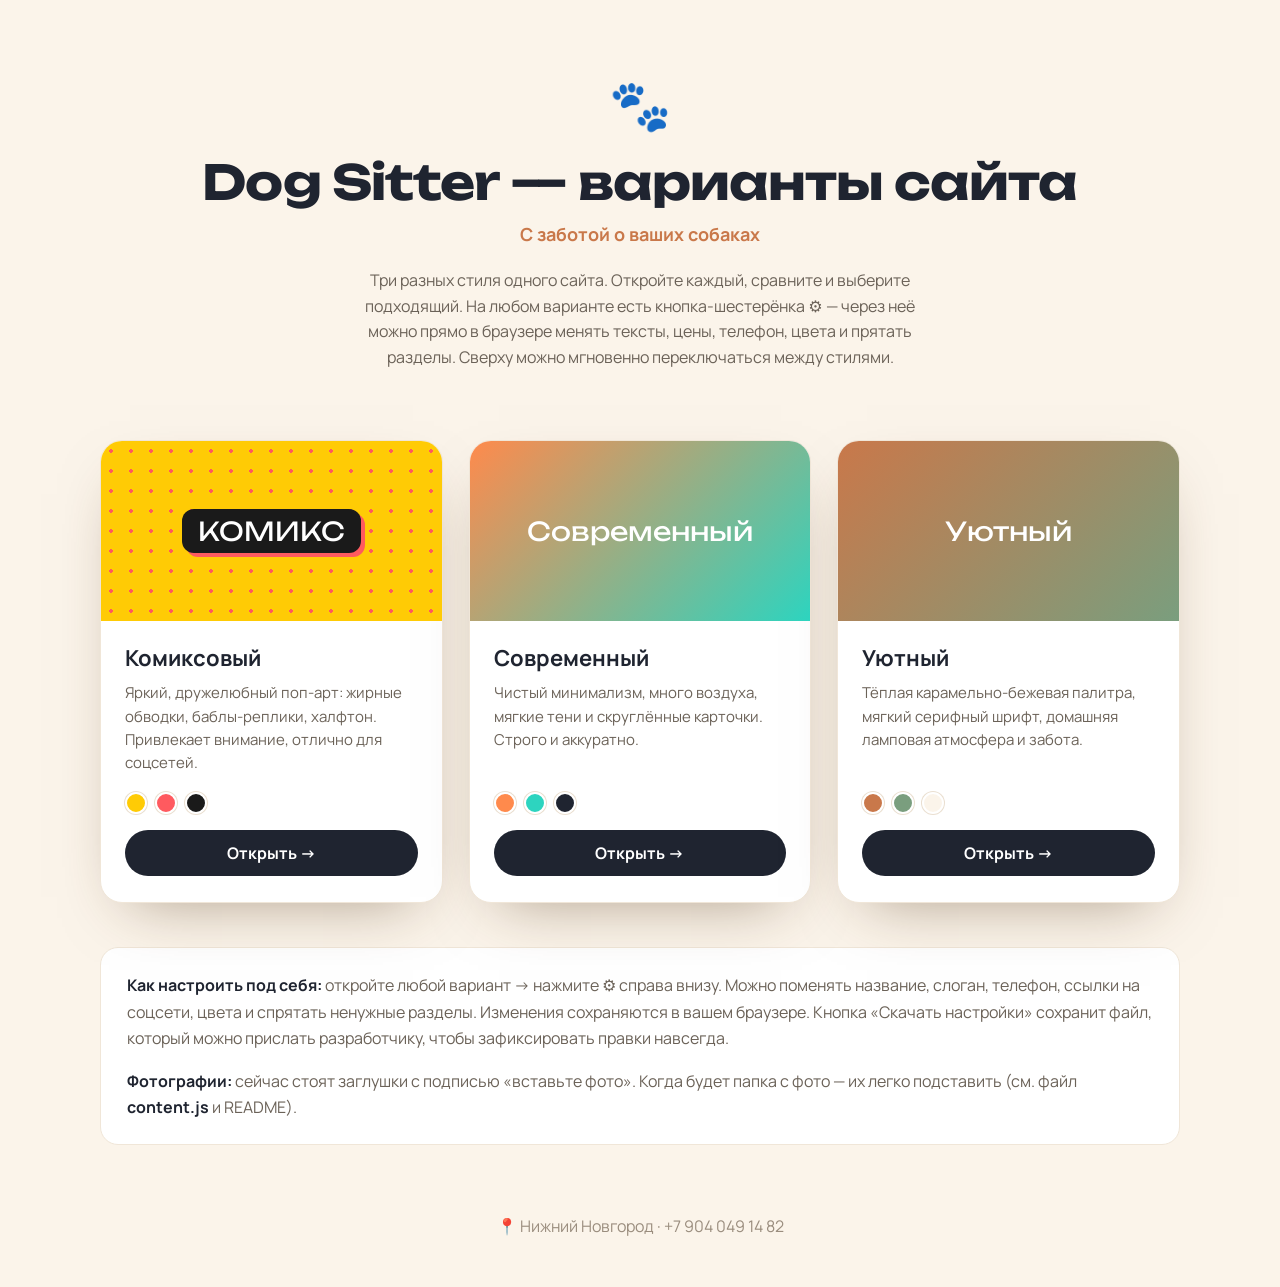
==== index.html @ 7a21bc5e "Сайт Dog Sitter: 3 варианта дизайна + панель настроек Лендинг для компании по выгулу собак с тремя с" ====
<!DOCTYPE html>
<html lang="ru">
<head>
<meta charset="UTF-8">
<meta name="viewport" content="width=device-width, initial-scale=1.0">
<title>Dog Sitter — варианты дизайна сайта</title>
<meta name="description" content="Выберите вариант дизайна сайта для компании по выгулу собак. С заботой о ваших собаках.">
<link rel="preconnect" href="https://fonts.googleapis.com">
<link rel="preconnect" href="https://fonts.gstatic.com" crossorigin>
<link href="https://fonts.googleapis.com/css2?family=Manrope:wght@400;600;700;800&family=Unbounded:wght@600;800&display=swap" rel="stylesheet">
<style>
  * { box-sizing: border-box; }
  body { margin: 0; font-family: "Manrope", system-ui, sans-serif; color: #1f2430; background: #fbf4ea; }
  .wrap { width: min(1080px, 92vw); margin: 0 auto; }
  header { text-align: center; padding: 70px 0 30px; }
  .paw { font-size: 50px; }
  h1 { font-family: "Unbounded", sans-serif; font-size: clamp(28px, 5vw, 48px); margin: 14px 0 10px; letter-spacing: -.02em; }
  .slogan { color: #c9784a; font-weight: 700; font-size: 18px; margin: 0; }
  .lead { max-width: 60ch; margin: 22px auto 0; color: #6b6258; line-height: 1.6; }
  .grid { display: grid; grid-template-columns: repeat(auto-fit, minmax(290px, 1fr)); gap: 26px; padding: 40px 0 30px; }
  .v-card { background: #fff; border-radius: 22px; overflow: hidden; box-shadow: 0 24px 60px -30px rgba(80,50,20,.5); text-decoration: none; color: inherit; display: flex; flex-direction: column; transition: transform .2s, box-shadow .2s; border: 1px solid #f0e6d8; }
  .v-card:hover { transform: translateY(-6px); box-shadow: 0 34px 70px -28px rgba(80,50,20,.55); }
  .v-preview { height: 180px; position: relative; display: grid; place-items: center; color: #fff; font-family: "Unbounded", sans-serif; font-size: 26px; text-align: center; padding: 16px; }
  .v-comic { background: #ffcb05; color: #1a1a1a; background-image: radial-gradient(#ff5a5f 2px, transparent 2px); background-size: 20px 20px; }
  .v-comic span { background: #1a1a1a; color:#fff; padding: 6px 16px; border-radius: 12px; box-shadow: 4px 4px 0 #ff5a5f; }
  .v-modern { background: linear-gradient(135deg, #ff8a4c, #2dd4bf); }
  .v-cozy { background: linear-gradient(135deg, #c9784a, #7a9e7e); }
  .v-body { padding: 22px 24px 26px; flex: 1; display: flex; flex-direction: column; }
  .v-body h2 { margin: 0 0 8px; font-size: 22px; }
  .v-body p { margin: 0 0 18px; color: #6b6258; line-height: 1.55; font-size: 15px; flex: 1; }
  .swatches { display: flex; gap: 8px; margin-bottom: 16px; }
  .swatches i { width: 22px; height: 22px; border-radius: 50%; border: 2px solid #fff; box-shadow: 0 0 0 1px #eadfd0; }
  .open { display: inline-block; background: #1f2430; color: #fff; font-weight: 700; padding: 12px 22px; border-radius: 999px; text-align: center; }
  .note { background: #fff; border: 1px solid #f0e6d8; border-radius: 18px; padding: 24px 26px; margin: 14px 0 70px; color: #6b6258; line-height: 1.65; }
  .note b { color: #1f2430; }
  footer { text-align: center; padding: 0 0 50px; color: #9a8d7e; }
</style>
</head>
<body>
  <div class="wrap">
    <header>
      <div class="paw">🐾</div>
      <h1>Dog Sitter — варианты сайта</h1>
      <p class="slogan">С заботой о ваших собаках</p>
      <p class="lead">Три разных стиля одного сайта. Откройте каждый, сравните и выберите подходящий.
      На любом варианте есть кнопка-шестерёнка ⚙ — через неё можно прямо в браузере менять тексты,
      цены, телефон, цвета и прятать разделы. Сверху можно мгновенно переключаться между стилями.</p>
    </header>

    <div class="grid">
      <a class="v-card" href="variants/comic/">
        <div class="v-preview v-comic"><span>КОМИКС</span></div>
        <div class="v-body">
          <h2>Комиксовый</h2>
          <p>Яркий, дружелюбный поп-арт: жирные обводки, баблы-реплики, халфтон. Привлекает внимание, отлично для соцсетей.</p>
          <div class="swatches"><i style="background:#ffcb05"></i><i style="background:#ff5a5f"></i><i style="background:#1a1a1a"></i></div>
          <span class="open">Открыть →</span>
        </div>
      </a>

      <a class="v-card" href="variants/modern/">
        <div class="v-preview v-modern">Современный</div>
        <div class="v-body">
          <h2>Современный</h2>
          <p>Чистый минимализм, много воздуха, мягкие тени и скруглённые карточки. Строго и аккуратно.</p>
          <div class="swatches"><i style="background:#ff8a4c"></i><i style="background:#2dd4bf"></i><i style="background:#1f2430"></i></div>
          <span class="open">Открыть →</span>
        </div>
      </a>

      <a class="v-card" href="variants/cozy/">
        <div class="v-preview v-cozy">Уютный</div>
        <div class="v-body">
          <h2>Уютный</h2>
          <p>Тёплая карамельно-бежевая палитра, мягкий серифный шрифт, домашняя ламповая атмосфера и забота.</p>
          <div class="swatches"><i style="background:#c9784a"></i><i style="background:#7a9e7e"></i><i style="background:#fbf4ea"></i></div>
          <span class="open">Открыть →</span>
        </div>
      </a>
    </div>

    <div class="note">
      <p style="margin-top:0"><b>Как настроить под себя:</b> откройте любой вариант → нажмите ⚙ справа внизу.
      Можно поменять название, слоган, телефон, ссылки на соцсети, цвета и спрятать ненужные разделы.
      Изменения сохраняются в вашем браузере. Кнопка «Скачать настройки» сохранит файл, который можно
      прислать разработчику, чтобы зафиксировать правки навсегда.</p>
      <p style="margin-bottom:0"><b>Фотографии:</b> сейчас стоят заглушки с подписью «вставьте фото».
      Когда будет папка с фото — их легко подставить (см. файл <b>content.js</b> и README).</p>
    </div>

    <footer>📍 Нижний Новгород · +7 904 049 14 82</footer>
  </div>
</body>
</html>
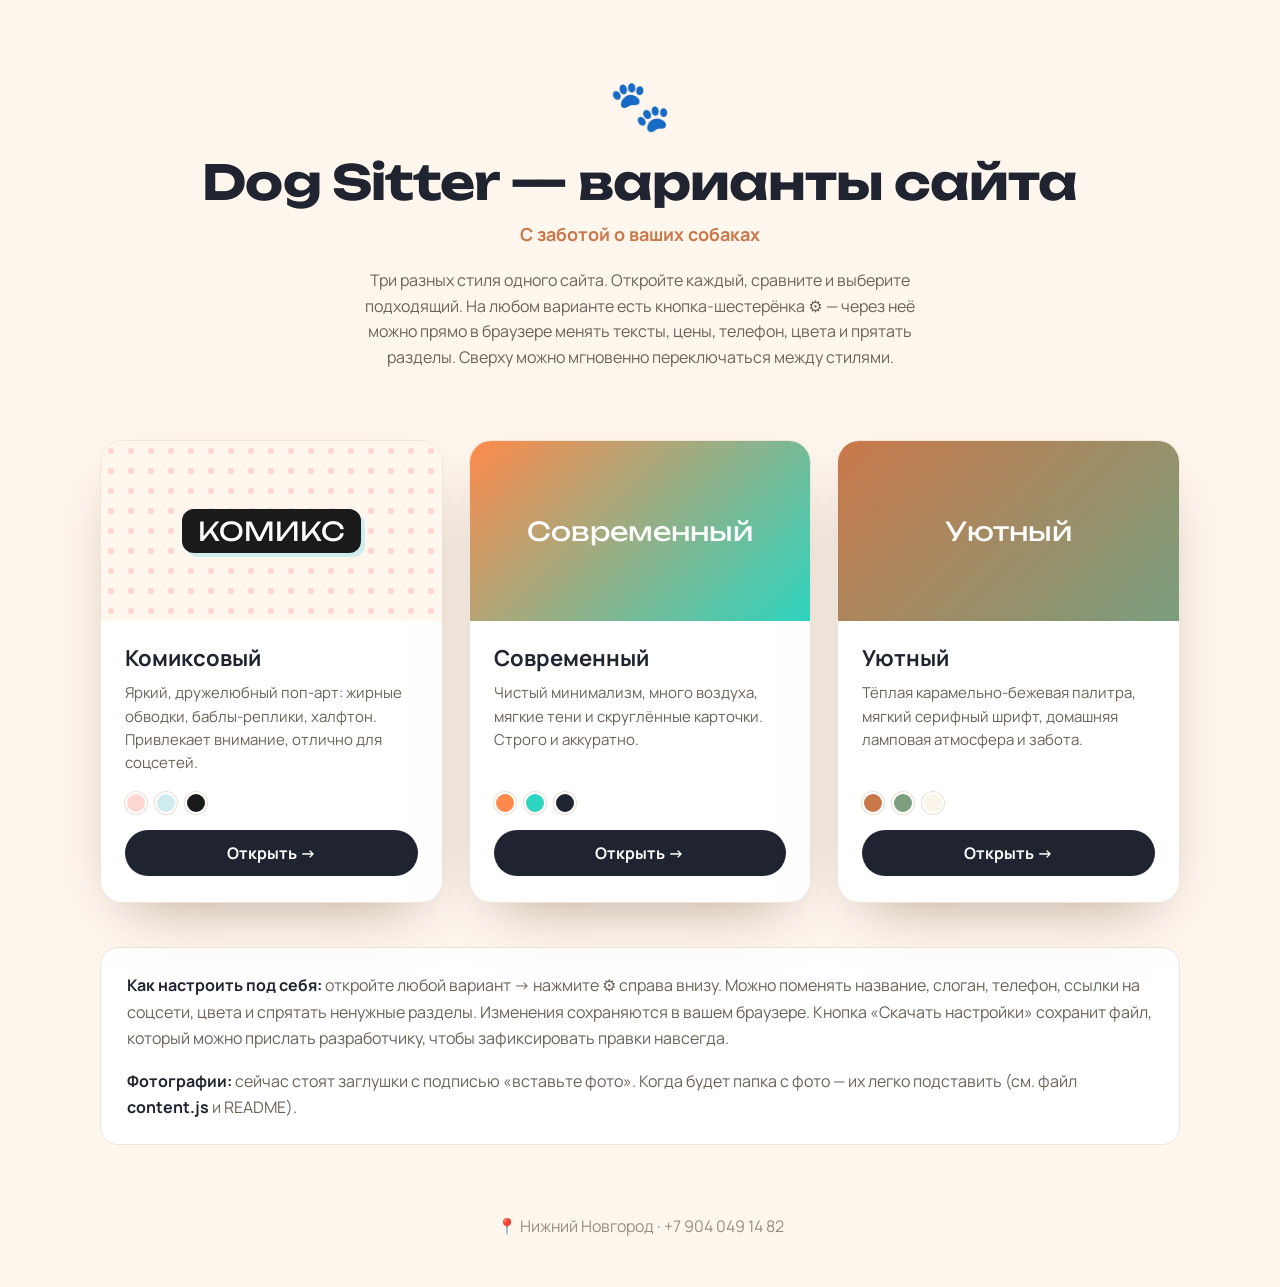
==== commit df563fdc: "Шрифт Comic CAT + фирменная пастельная палитра комикс-варианта - Подключён фирменный шрифт Comic CAT" ====
--- a/index.html
+++ b/index.html
@@ -10,7 +10,7 @@
 <link href="https://fonts.googleapis.com/css2?family=Manrope:wght@400;600;700;800&family=Unbounded:wght@600;800&display=swap" rel="stylesheet">
 <style>
   * { box-sizing: border-box; }
-  body { margin: 0; font-family: "Manrope", system-ui, sans-serif; color: #1f2430; background: #fbf4ea; }
+  body { margin: 0; font-family: "Manrope", system-ui, sans-serif; color: #1f2430; background: #FFF6EE; }
   .wrap { width: min(1080px, 92vw); margin: 0 auto; }
   header { text-align: center; padding: 70px 0 30px; }
   .paw { font-size: 50px; }
@@ -21,8 +21,8 @@
   .v-card { background: #fff; border-radius: 22px; overflow: hidden; box-shadow: 0 24px 60px -30px rgba(80,50,20,.5); text-decoration: none; color: inherit; display: flex; flex-direction: column; transition: transform .2s, box-shadow .2s; border: 1px solid #f0e6d8; }
   .v-card:hover { transform: translateY(-6px); box-shadow: 0 34px 70px -28px rgba(80,50,20,.55); }
   .v-preview { height: 180px; position: relative; display: grid; place-items: center; color: #fff; font-family: "Unbounded", sans-serif; font-size: 26px; text-align: center; padding: 16px; }
-  .v-comic { background: #ffcb05; color: #1a1a1a; background-image: radial-gradient(#ff5a5f 2px, transparent 2px); background-size: 20px 20px; }
-  .v-comic span { background: #1a1a1a; color:#fff; padding: 6px 16px; border-radius: 12px; box-shadow: 4px 4px 0 #ff5a5f; }
+  .v-comic { background: #FFF6EE; color: #1a1a1a; background-image: radial-gradient(#FFD6D1 3px, transparent 3px); background-size: 20px 20px; }
+  .v-comic span { background: #1a1a1a; color:#fff; padding: 6px 16px; border-radius: 12px; box-shadow: 4px 4px 0 #CFEDEF; }
   .v-modern { background: linear-gradient(135deg, #ff8a4c, #2dd4bf); }
   .v-cozy { background: linear-gradient(135deg, #c9784a, #7a9e7e); }
   .v-body { padding: 22px 24px 26px; flex: 1; display: flex; flex-direction: column; }
@@ -53,7 +53,7 @@
         <div class="v-body">
           <h2>Комиксовый</h2>
           <p>Яркий, дружелюбный поп-арт: жирные обводки, баблы-реплики, халфтон. Привлекает внимание, отлично для соцсетей.</p>
-          <div class="swatches"><i style="background:#ffcb05"></i><i style="background:#ff5a5f"></i><i style="background:#1a1a1a"></i></div>
+          <div class="swatches"><i style="background:#FFD6D1"></i><i style="background:#CFEDEF"></i><i style="background:#1a1a1a"></i></div>
           <span class="open">Открыть →</span>
         </div>
       </a>
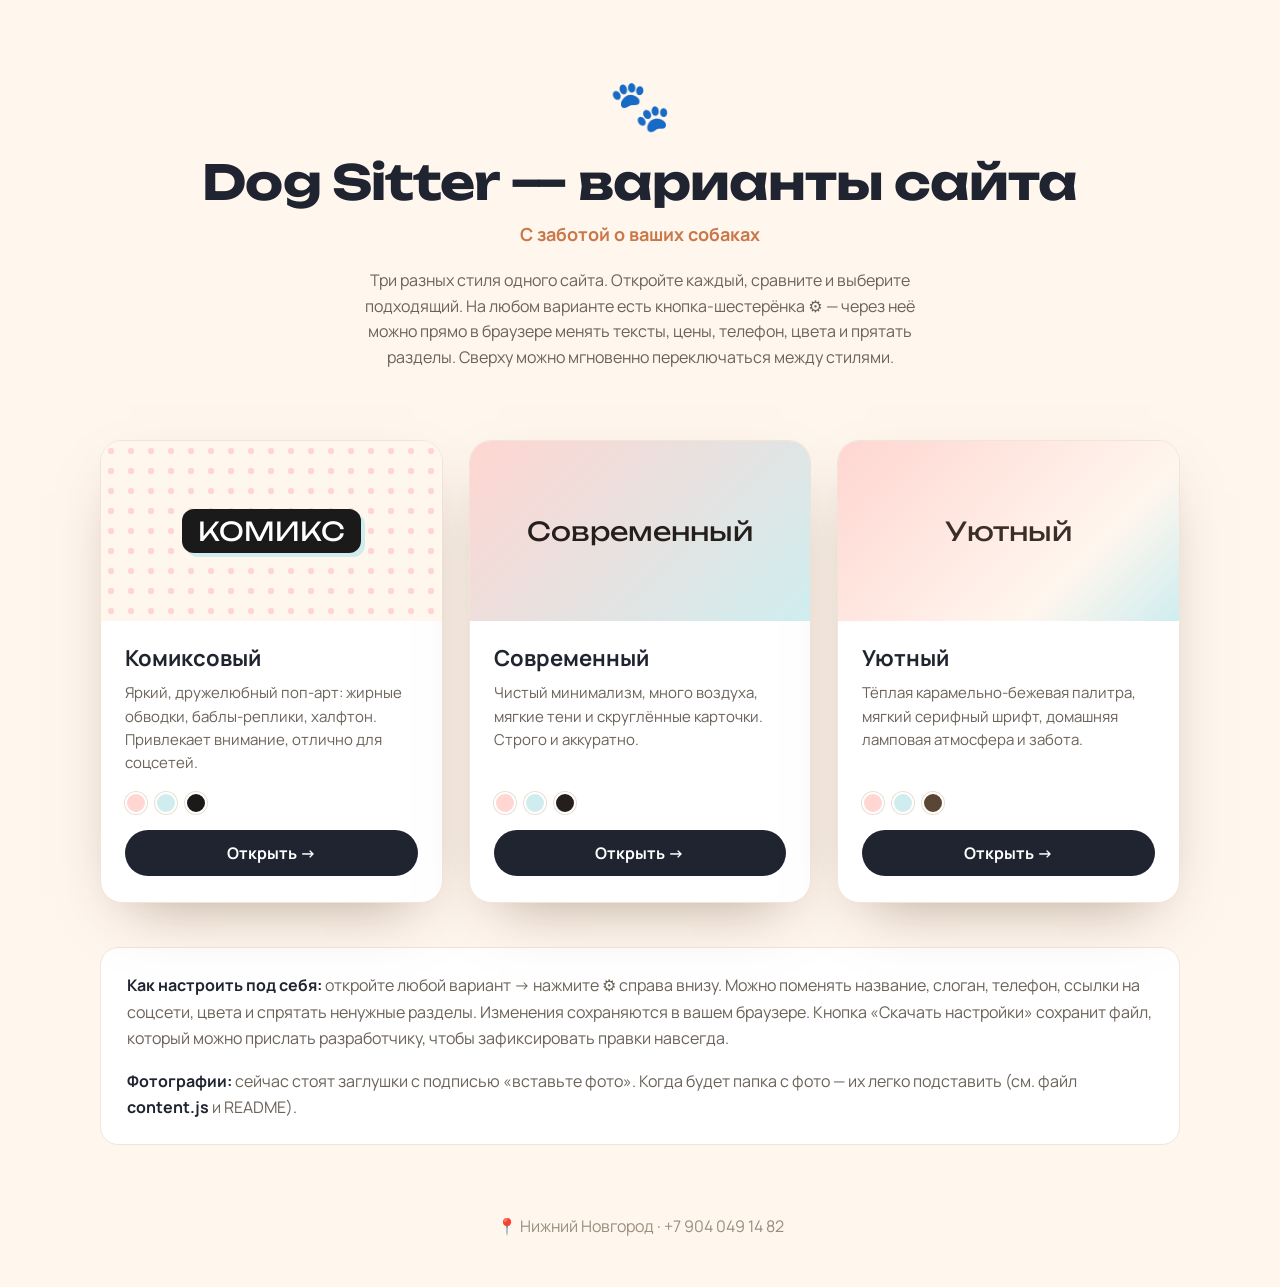
==== commit f3fefc68: "Фирменная пастельная палитра во всех вариантах - Современный и Уютный переведены на цвета из Figma  " ====
--- a/index.html
+++ b/index.html
@@ -23,8 +23,8 @@
   .v-preview { height: 180px; position: relative; display: grid; place-items: center; color: #fff; font-family: "Unbounded", sans-serif; font-size: 26px; text-align: center; padding: 16px; }
   .v-comic { background: #FFF6EE; color: #1a1a1a; background-image: radial-gradient(#FFD6D1 3px, transparent 3px); background-size: 20px 20px; }
   .v-comic span { background: #1a1a1a; color:#fff; padding: 6px 16px; border-radius: 12px; box-shadow: 4px 4px 0 #CFEDEF; }
-  .v-modern { background: linear-gradient(135deg, #ff8a4c, #2dd4bf); }
-  .v-cozy { background: linear-gradient(135deg, #c9784a, #7a9e7e); }
+  .v-modern { background: linear-gradient(135deg, #FFD6D1, #CFEDEF); color: #241f1c; }
+  .v-cozy { background: linear-gradient(135deg, #FFD6D1, #FFF6EE 70%, #CFEDEF); color: #3a2f28; }
   .v-body { padding: 22px 24px 26px; flex: 1; display: flex; flex-direction: column; }
   .v-body h2 { margin: 0 0 8px; font-size: 22px; }
   .v-body p { margin: 0 0 18px; color: #6b6258; line-height: 1.55; font-size: 15px; flex: 1; }
@@ -63,7 +63,7 @@
         <div class="v-body">
           <h2>Современный</h2>
           <p>Чистый минимализм, много воздуха, мягкие тени и скруглённые карточки. Строго и аккуратно.</p>
-          <div class="swatches"><i style="background:#ff8a4c"></i><i style="background:#2dd4bf"></i><i style="background:#1f2430"></i></div>
+          <div class="swatches"><i style="background:#FFD6D1"></i><i style="background:#CFEDEF"></i><i style="background:#241f1c"></i></div>
           <span class="open">Открыть →</span>
         </div>
       </a>
@@ -73,7 +73,7 @@
         <div class="v-body">
           <h2>Уютный</h2>
           <p>Тёплая карамельно-бежевая палитра, мягкий серифный шрифт, домашняя ламповая атмосфера и забота.</p>
-          <div class="swatches"><i style="background:#c9784a"></i><i style="background:#7a9e7e"></i><i style="background:#fbf4ea"></i></div>
+          <div class="swatches"><i style="background:#FFD6D1"></i><i style="background:#CFEDEF"></i><i style="background:#5b4636"></i></div>
           <span class="open">Открыть →</span>
         </div>
       </a>
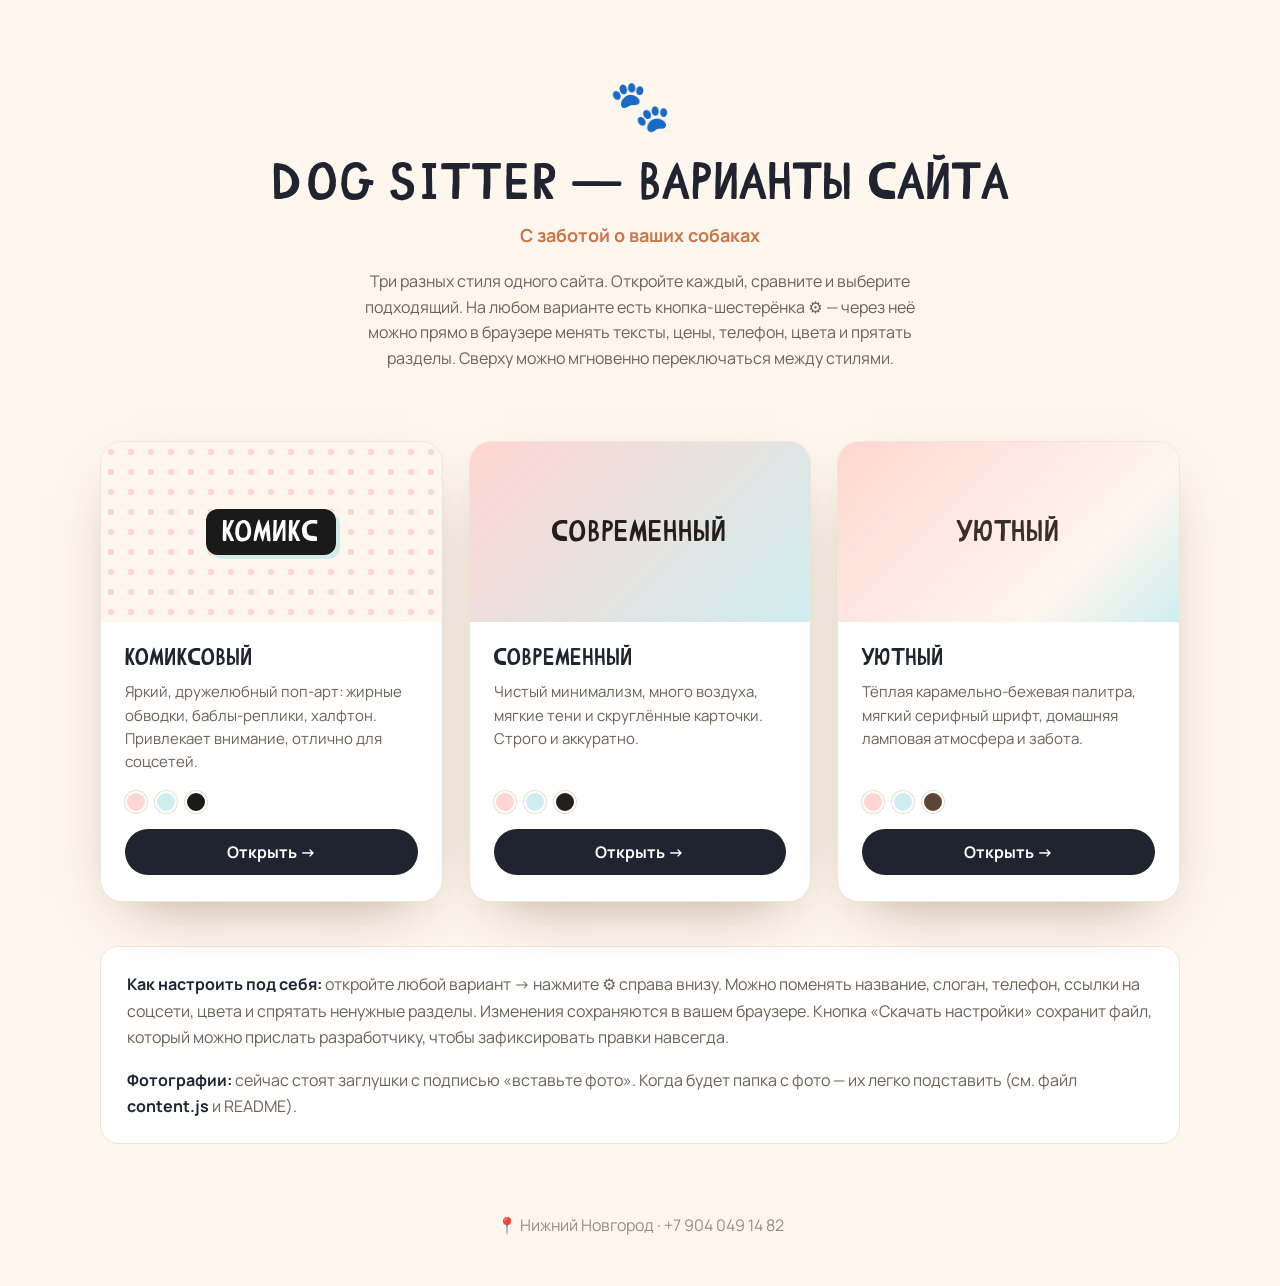
==== commit a3b524aa: "Шрифт Comic CAT во всех вариантах и на витрине - @font-face перенесён в общий base.css (доступен всю" ====
--- a/index.html
+++ b/index.html
@@ -9,24 +9,30 @@
 <link rel="preconnect" href="https://fonts.gstatic.com" crossorigin>
 <link href="https://fonts.googleapis.com/css2?family=Manrope:wght@400;600;700;800&family=Unbounded:wght@600;800&display=swap" rel="stylesheet">
 <style>
+  @font-face {
+    font-family: "Comic CAT";
+    src: url("assets/fonts/ComicCAT.woff2") format("woff2"),
+         url("assets/fonts/ComicCAT.otf") format("opentype");
+    font-weight: 400 800; font-display: swap;
+  }
   * { box-sizing: border-box; }
   body { margin: 0; font-family: "Manrope", system-ui, sans-serif; color: #1f2430; background: #FFF6EE; }
   .wrap { width: min(1080px, 92vw); margin: 0 auto; }
   header { text-align: center; padding: 70px 0 30px; }
   .paw { font-size: 50px; }
-  h1 { font-family: "Unbounded", sans-serif; font-size: clamp(28px, 5vw, 48px); margin: 14px 0 10px; letter-spacing: -.02em; }
+  h1 { font-family: "Comic CAT", "Unbounded", sans-serif; font-size: clamp(30px, 5.2vw, 52px); margin: 14px 0 10px; letter-spacing: 0; }
   .slogan { color: #c9784a; font-weight: 700; font-size: 18px; margin: 0; }
   .lead { max-width: 60ch; margin: 22px auto 0; color: #6b6258; line-height: 1.6; }
   .grid { display: grid; grid-template-columns: repeat(auto-fit, minmax(290px, 1fr)); gap: 26px; padding: 40px 0 30px; }
   .v-card { background: #fff; border-radius: 22px; overflow: hidden; box-shadow: 0 24px 60px -30px rgba(80,50,20,.5); text-decoration: none; color: inherit; display: flex; flex-direction: column; transition: transform .2s, box-shadow .2s; border: 1px solid #f0e6d8; }
   .v-card:hover { transform: translateY(-6px); box-shadow: 0 34px 70px -28px rgba(80,50,20,.55); }
-  .v-preview { height: 180px; position: relative; display: grid; place-items: center; color: #fff; font-family: "Unbounded", sans-serif; font-size: 26px; text-align: center; padding: 16px; }
+  .v-preview { height: 180px; position: relative; display: grid; place-items: center; color: #fff; font-family: "Comic CAT", "Unbounded", sans-serif; font-size: 30px; text-align: center; padding: 16px; }
   .v-comic { background: #FFF6EE; color: #1a1a1a; background-image: radial-gradient(#FFD6D1 3px, transparent 3px); background-size: 20px 20px; }
   .v-comic span { background: #1a1a1a; color:#fff; padding: 6px 16px; border-radius: 12px; box-shadow: 4px 4px 0 #CFEDEF; }
   .v-modern { background: linear-gradient(135deg, #FFD6D1, #CFEDEF); color: #241f1c; }
   .v-cozy { background: linear-gradient(135deg, #FFD6D1, #FFF6EE 70%, #CFEDEF); color: #3a2f28; }
   .v-body { padding: 22px 24px 26px; flex: 1; display: flex; flex-direction: column; }
-  .v-body h2 { margin: 0 0 8px; font-size: 22px; }
+  .v-body h2 { margin: 0 0 8px; font-size: 24px; font-family: "Comic CAT", "Unbounded", sans-serif; font-weight: 400; }
   .v-body p { margin: 0 0 18px; color: #6b6258; line-height: 1.55; font-size: 15px; flex: 1; }
   .swatches { display: flex; gap: 8px; margin-bottom: 16px; }
   .swatches i { width: 22px; height: 22px; border-radius: 50%; border: 2px solid #fff; box-shadow: 0 0 0 1px #eadfd0; }
